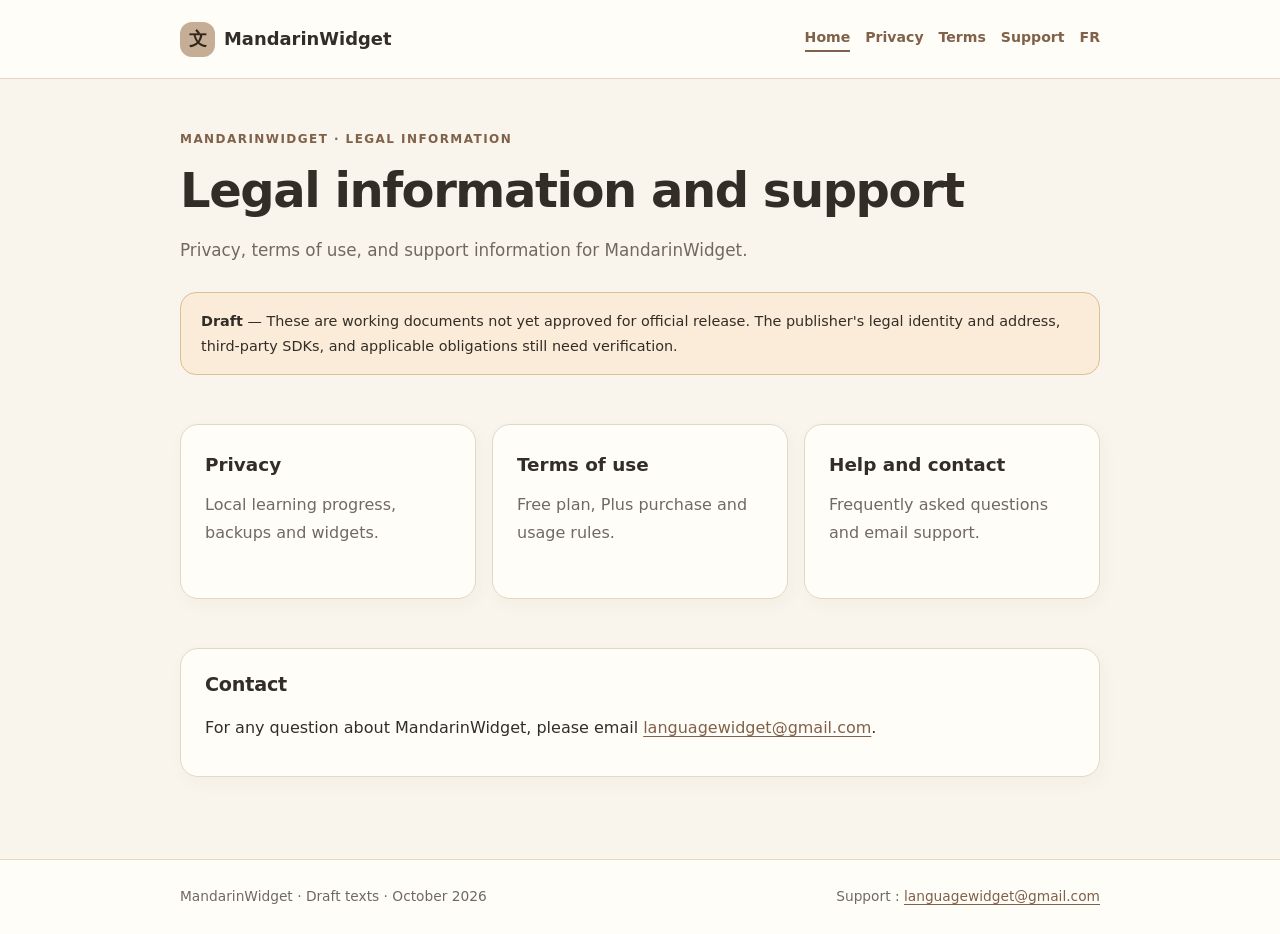
==== index-en.html @ 7eaf7e13 "docs: add draft bilingual legal website for GitHub Pages" ====
<!doctype html>
<html lang="en">
<head>
<meta charset="utf-8"><meta name="viewport" content="width=device-width,initial-scale=1">
<meta name="robots" content="noindex,nofollow">
<meta name="description" content="Privacy, terms of use, and support information for MandarinWidget.">
<title>Legal information and support · MandarinWidget</title>
<link rel="stylesheet" href="styles.css">
</head>
<body>
<header><div class="wrap top"><a class="logo" href="index.html"><span class="mark" aria-hidden="true">文</span>MandarinWidget</a><nav aria-label="Navigation"><a href="index-en.html" aria-current="page">Home</a><a href="privacy-en.html">Privacy</a><a href="terms-en.html">Terms</a><a href="support-en.html">Support</a><a href="index.html" lang="fr">FR</a></nav></div></header>
<main class="wrap"><div class="eyebrow">MandarinWidget · Legal information</div><h1>Legal information and support</h1><p class="lead">Privacy, terms of use, and support information for MandarinWidget.</p>
<aside class="notice"><strong>Draft</strong> — These are working documents not yet approved for official release. The publisher's legal identity and address, third-party SDKs, and applicable obligations still need verification.</aside>
<div class="grid"><a class="card tile" href="privacy-en.html"><strong>Privacy</strong><p>Local learning progress, backups and widgets.</p></a><a class="card tile" href="terms-en.html"><strong>Terms of use</strong><p>Free plan, Plus purchase and usage rules.</p></a><a class="card tile" href="support-en.html"><strong>Help and contact</strong><p>Frequently asked questions and email support.</p></a></div><section class="card"><h2>Contact</h2><p>For any question about MandarinWidget, please email <a href="mailto:languagewidget@gmail.com">languagewidget@gmail.com</a>.</p></section>
</main>
<footer><div class="wrap bottom"><span>MandarinWidget · Draft texts · October 2026</span><span>Support : <a href="mailto:languagewidget@gmail.com">languagewidget@gmail.com</a></span></div></footer>
</body></html>
---- styles.css ----
:root{color-scheme:light dark;--bg:#f9f5ec;--surface:#fffdf8;--text:#332d27;--muted:#716960;--accent:#806149;--border:#e4d7c5;--note:#faecd8;--note-border:#ddbf94}
*{box-sizing:border-box}html{scroll-behavior:smooth}body{margin:0;background:var(--bg);color:var(--text);font-family:system-ui,-apple-system,"Segoe UI",Arial,sans-serif;line-height:1.7}
a{color:var(--accent);text-underline-offset:3px}.wrap{width:min(920px,calc(100% - 36px));margin:auto}
header{border-bottom:1px solid var(--border);background:var(--surface)}.top{min-height:78px;display:flex;align-items:center;gap:22px;justify-content:space-between;flex-wrap:wrap;padding:14px 0}.logo{text-decoration:none;font-size:1.12rem;white-space:nowrap;font-weight:800;color:var(--text)}.mark{display:inline-flex;border-radius:12px;width:35px;height:35px;align-items:center;justify-content:center;background:#c5ad96;color:#31261c;margin-right:9px}
nav{display:flex;gap:15px;flex-wrap:wrap;font-size:.88rem;font-weight:600}nav a{text-decoration:none}nav a[aria-current="page"]{border-bottom:2px solid currentColor}
main{padding:50px 0 65px}.eyebrow{font-size:.75rem;letter-spacing:.12em;text-transform:uppercase;font-weight:800;color:var(--accent)}h1{font-size:clamp(2rem,5vw,3rem);line-height:1.15;letter-spacing:-.03em;margin:14px 0 17px}h2{line-height:1.3;font-size:1.2rem;letter-spacing:-.012em;margin-top:0}p{margin:11px 0}.lead{font-size:1.05rem;color:var(--muted);max-width:750px}.notice{margin:28px 0;padding:16px 20px;background:var(--note);border:1px solid var(--note-border);border-radius:16px;font-size:.9rem}
.grid{display:grid;grid-template-columns:repeat(3,minmax(0,1fr));gap:16px;margin:32px 0}.card{background:var(--surface);border:1px solid var(--border);border-radius:18px;padding:24px;margin:17px 0;box-shadow:3px 6px 18px rgba(81,55,31,.035)}.tile{display:block;color:var(--text);text-decoration:none;min-height:175px;transition:transform .12s}.tile:hover{transform:translateY(-2px)}.tile strong{font-size:1.15rem}.tile p{color:var(--muted)}
footer{border-top:1px solid var(--border);background:var(--surface);padding:25px 0;font-size:.86rem;color:var(--muted)}.bottom{display:flex;gap:12px;justify-content:space-between;flex-wrap:wrap}
@media(max-width:680px){.grid{grid-template-columns:1fr}.top{align-items:flex-start}main{padding:34px 0 50px}.card{padding:21px}nav{gap:11px}}
@media(prefers-color-scheme:dark){:root{--bg:#17191f;--surface:#20232b;--text:#eee9e1;--muted:#c2bcb3;--accent:#d0b69a;--border:#3e4149;--note:#2e2923;--note-border:#62533d}.mark{background:#cab59e;color:#30261e}}
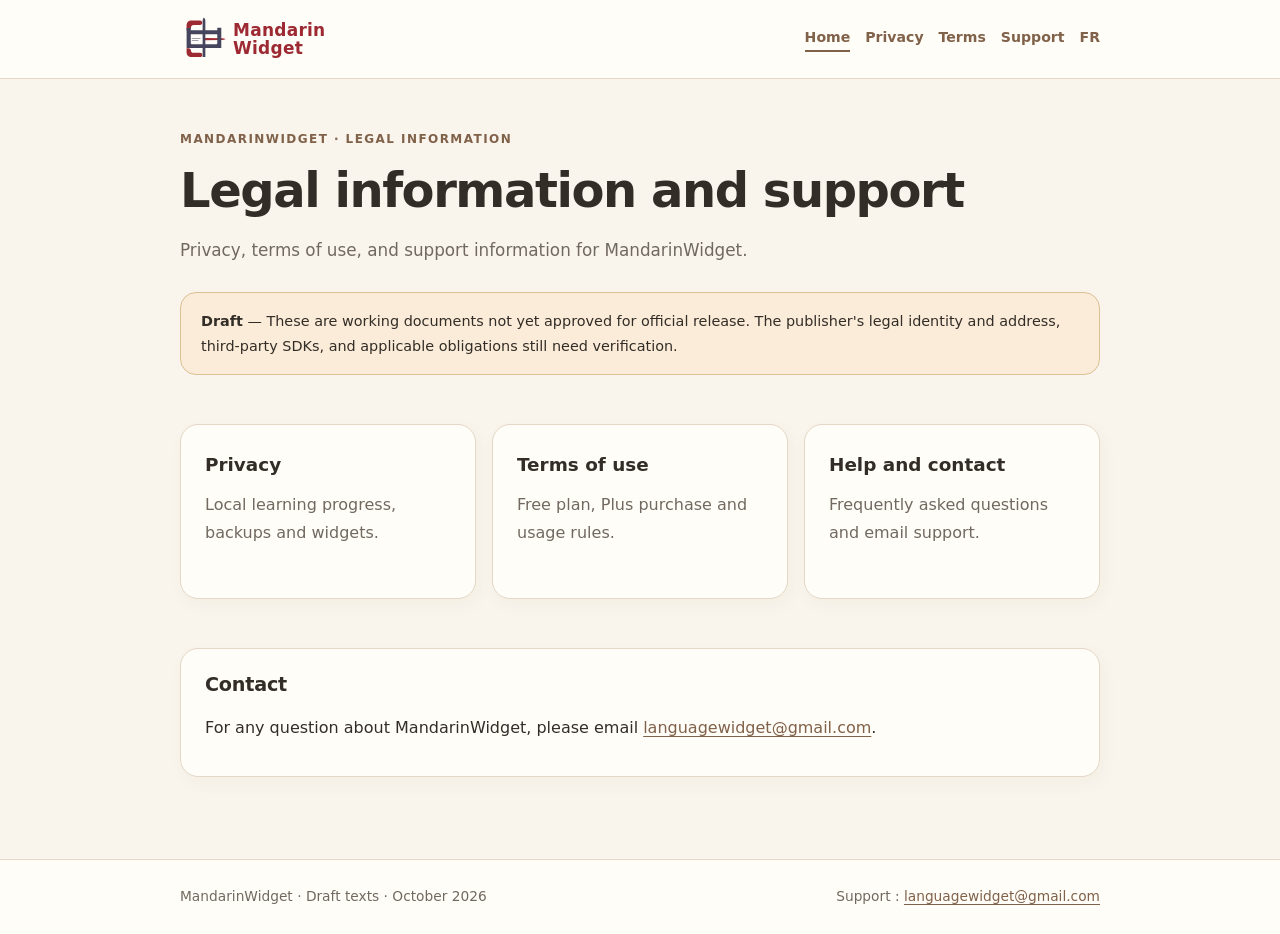
==== commit e7a6f518: "style(legal): use official MandarinWidget app logo across FR/EN pages" ====
--- a/index-en.html
+++ b/index-en.html
@@ -6,9 +6,10 @@
 <meta name="description" content="Privacy, terms of use, and support information for MandarinWidget.">
 <title>Legal information and support · MandarinWidget</title>
 <link rel="stylesheet" href="styles.css">
+<link rel="icon" type="image/svg+xml" href="assets/mandarinwidget-logo.svg">
 </head>
 <body>
-<header><div class="wrap top"><a class="logo" href="index.html"><span class="mark" aria-hidden="true">文</span>MandarinWidget</a><nav aria-label="Navigation"><a href="index-en.html" aria-current="page">Home</a><a href="privacy-en.html">Privacy</a><a href="terms-en.html">Terms</a><a href="support-en.html">Support</a><a href="index.html" lang="fr">FR</a></nav></div></header>
+<header><div class="wrap top"><a class="logo" href="index.html"><img class="site-logo" src="assets/mandarinwidget-logo.svg" width="48" height="48" alt="" aria-hidden="true"><span class="brand-wordmark"><span>Mandarin</span><span>Widget</span></span></a><nav aria-label="Navigation"><a href="index-en.html" aria-current="page">Home</a><a href="privacy-en.html">Privacy</a><a href="terms-en.html">Terms</a><a href="support-en.html">Support</a><a href="index.html" lang="fr">FR</a></nav></div></header>
 <main class="wrap"><div class="eyebrow">MandarinWidget · Legal information</div><h1>Legal information and support</h1><p class="lead">Privacy, terms of use, and support information for MandarinWidget.</p>
 <aside class="notice"><strong>Draft</strong> — These are working documents not yet approved for official release. The publisher's legal identity and address, third-party SDKs, and applicable obligations still need verification.</aside>
 <div class="grid"><a class="card tile" href="privacy-en.html"><strong>Privacy</strong><p>Local learning progress, backups and widgets.</p></a><a class="card tile" href="terms-en.html"><strong>Terms of use</strong><p>Free plan, Plus purchase and usage rules.</p></a><a class="card tile" href="support-en.html"><strong>Help and contact</strong><p>Frequently asked questions and email support.</p></a></div><section class="card"><h2>Contact</h2><p>For any question about MandarinWidget, please email <a href="mailto:languagewidget@gmail.com">languagewidget@gmail.com</a>.</p></section>
--- a/styles.css
+++ b/styles.css
@@ -1,10 +1,10 @@
 :root{color-scheme:light dark;--bg:#f9f5ec;--surface:#fffdf8;--text:#332d27;--muted:#716960;--accent:#806149;--border:#e4d7c5;--note:#faecd8;--note-border:#ddbf94}
 *{box-sizing:border-box}html{scroll-behavior:smooth}body{margin:0;background:var(--bg);color:var(--text);font-family:system-ui,-apple-system,"Segoe UI",Arial,sans-serif;line-height:1.7}
 a{color:var(--accent);text-underline-offset:3px}.wrap{width:min(920px,calc(100% - 36px));margin:auto}
-header{border-bottom:1px solid var(--border);background:var(--surface)}.top{min-height:78px;display:flex;align-items:center;gap:22px;justify-content:space-between;flex-wrap:wrap;padding:14px 0}.logo{text-decoration:none;font-size:1.12rem;white-space:nowrap;font-weight:800;color:var(--text)}.mark{display:inline-flex;border-radius:12px;width:35px;height:35px;align-items:center;justify-content:center;background:#c5ad96;color:#31261c;margin-right:9px}
+header{border-bottom:1px solid var(--border);background:var(--surface)}.top{min-height:78px;display:flex;align-items:center;gap:22px;justify-content:space-between;flex-wrap:wrap;padding:14px 0}.logo{display:inline-flex;align-items:center;gap:5px;text-decoration:none;white-space:nowrap;color:#9D2933}.site-logo{display:block;flex:0 0 auto;width:48px;height:48px;object-fit:contain}.brand-wordmark{display:flex;flex-direction:column;justify-content:center;font-size:17px;line-height:18px;letter-spacing:.25px;font-weight:750;color:#9D2933}.brand-wordmark span:last-child{font-weight:850}
 nav{display:flex;gap:15px;flex-wrap:wrap;font-size:.88rem;font-weight:600}nav a{text-decoration:none}nav a[aria-current="page"]{border-bottom:2px solid currentColor}
 main{padding:50px 0 65px}.eyebrow{font-size:.75rem;letter-spacing:.12em;text-transform:uppercase;font-weight:800;color:var(--accent)}h1{font-size:clamp(2rem,5vw,3rem);line-height:1.15;letter-spacing:-.03em;margin:14px 0 17px}h2{line-height:1.3;font-size:1.2rem;letter-spacing:-.012em;margin-top:0}p{margin:11px 0}.lead{font-size:1.05rem;color:var(--muted);max-width:750px}.notice{margin:28px 0;padding:16px 20px;background:var(--note);border:1px solid var(--note-border);border-radius:16px;font-size:.9rem}
 .grid{display:grid;grid-template-columns:repeat(3,minmax(0,1fr));gap:16px;margin:32px 0}.card{background:var(--surface);border:1px solid var(--border);border-radius:18px;padding:24px;margin:17px 0;box-shadow:3px 6px 18px rgba(81,55,31,.035)}.tile{display:block;color:var(--text);text-decoration:none;min-height:175px;transition:transform .12s}.tile:hover{transform:translateY(-2px)}.tile strong{font-size:1.15rem}.tile p{color:var(--muted)}
 footer{border-top:1px solid var(--border);background:var(--surface);padding:25px 0;font-size:.86rem;color:var(--muted)}.bottom{display:flex;gap:12px;justify-content:space-between;flex-wrap:wrap}
 @media(max-width:680px){.grid{grid-template-columns:1fr}.top{align-items:flex-start}main{padding:34px 0 50px}.card{padding:21px}nav{gap:11px}}
-@media(prefers-color-scheme:dark){:root{--bg:#17191f;--surface:#20232b;--text:#eee9e1;--muted:#c2bcb3;--accent:#d0b69a;--border:#3e4149;--note:#2e2923;--note-border:#62533d}.mark{background:#cab59e;color:#30261e}}
+@media(prefers-color-scheme:dark){:root{--bg:#17191f;--surface:#20232b;--text:#eee9e1;--muted:#c2bcb3;--accent:#d0b69a;--border:#3e4149;--note:#2e2923;--note-border:#62533d}}
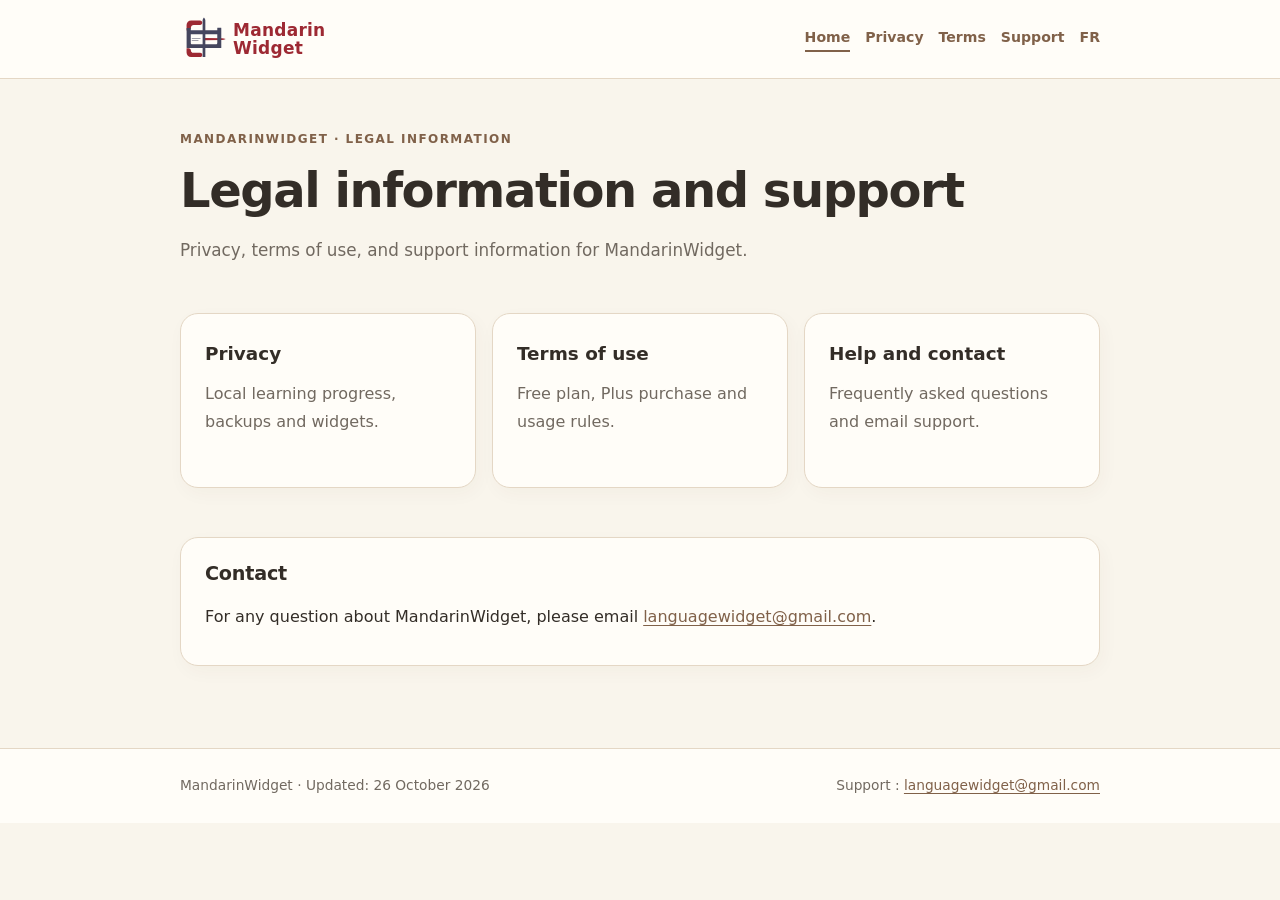
==== commit 44850e5d: "docs(legal): publish index-en.html without draft banner" ====
--- a/index-en.html
+++ b/index-en.html
@@ -2,7 +2,7 @@
 <html lang="en">
 <head>
 <meta charset="utf-8"><meta name="viewport" content="width=device-width,initial-scale=1">
-<meta name="robots" content="noindex,nofollow">
+<meta name="robots" content="index,follow">
 <meta name="description" content="Privacy, terms of use, and support information for MandarinWidget.">
 <title>Legal information and support · MandarinWidget</title>
 <link rel="stylesheet" href="styles.css">
@@ -11,8 +11,8 @@
 <body>
 <header><div class="wrap top"><a class="logo" href="index.html"><img class="site-logo" src="assets/mandarinwidget-logo.svg" width="48" height="48" alt="" aria-hidden="true"><span class="brand-wordmark"><span>Mandarin</span><span>Widget</span></span></a><nav aria-label="Navigation"><a href="index-en.html" aria-current="page">Home</a><a href="privacy-en.html">Privacy</a><a href="terms-en.html">Terms</a><a href="support-en.html">Support</a><a href="index.html" lang="fr">FR</a></nav></div></header>
 <main class="wrap"><div class="eyebrow">MandarinWidget · Legal information</div><h1>Legal information and support</h1><p class="lead">Privacy, terms of use, and support information for MandarinWidget.</p>
-<aside class="notice"><strong>Draft</strong> — These are working documents not yet approved for official release. The publisher's legal identity and address, third-party SDKs, and applicable obligations still need verification.</aside>
+
 <div class="grid"><a class="card tile" href="privacy-en.html"><strong>Privacy</strong><p>Local learning progress, backups and widgets.</p></a><a class="card tile" href="terms-en.html"><strong>Terms of use</strong><p>Free plan, Plus purchase and usage rules.</p></a><a class="card tile" href="support-en.html"><strong>Help and contact</strong><p>Frequently asked questions and email support.</p></a></div><section class="card"><h2>Contact</h2><p>For any question about MandarinWidget, please email <a href="mailto:languagewidget@gmail.com">languagewidget@gmail.com</a>.</p></section>
 </main>
-<footer><div class="wrap bottom"><span>MandarinWidget · Draft texts · October 2026</span><span>Support : <a href="mailto:languagewidget@gmail.com">languagewidget@gmail.com</a></span></div></footer>
+<footer><div class="wrap bottom"><span>MandarinWidget · Updated: 26 October 2026</span><span>Support : <a href="mailto:languagewidget@gmail.com">languagewidget@gmail.com</a></span></div></footer>
 </body></html>
